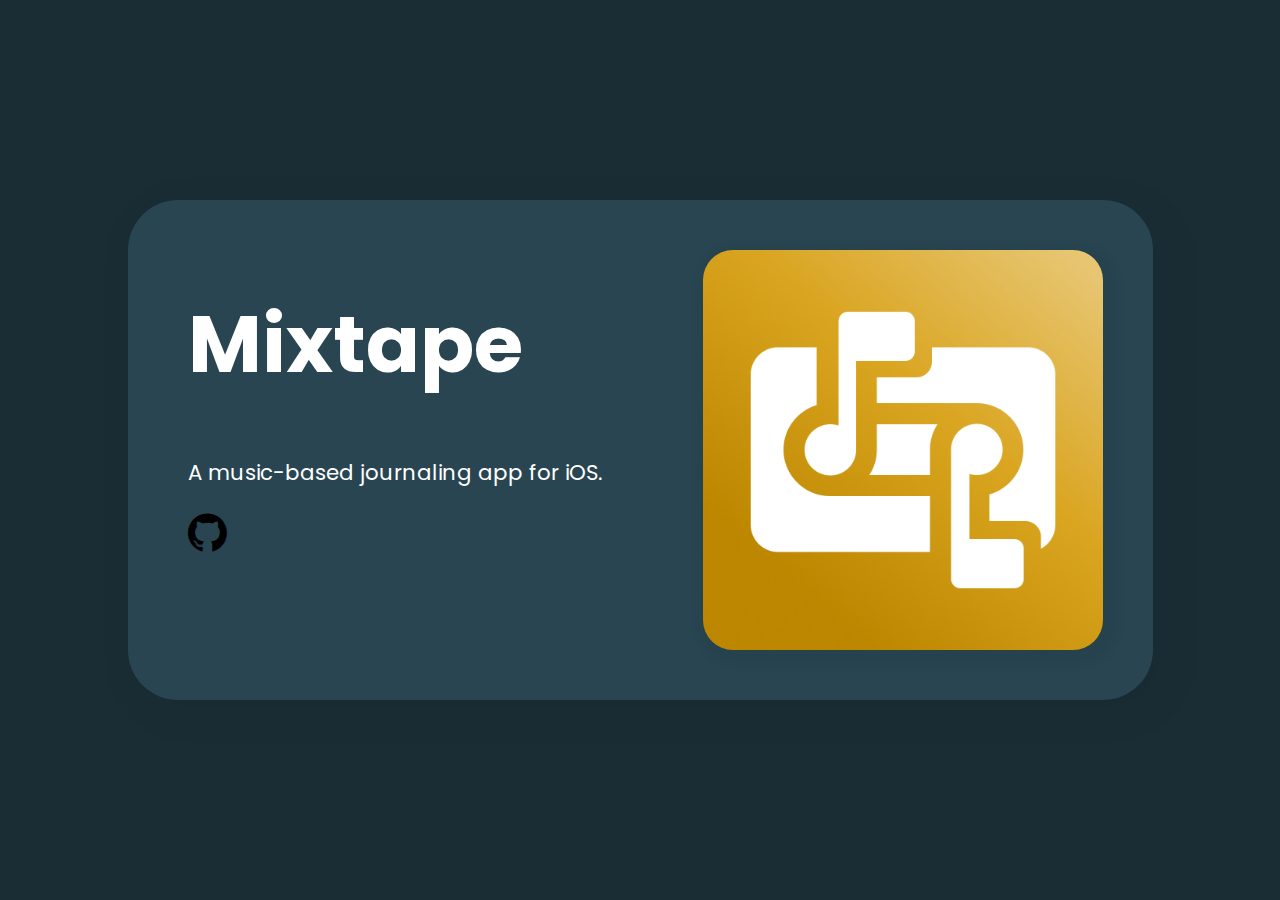
==== index.html @ 3a0fcce3 "initial upload" ====
<!DOCTYPE html>
<html>
  <head>
    <link rel="stylesheet" type="text/css" href="index.css" />
    <link rel="stylesheet" type="text/css" href="fonts.css" />

    <!--Google fonts-->
    <link rel="preconnect" href="https://fonts.googleapis.com" />
    <link rel="preconnect" href="https://fonts.gstatic.com" crossorigin />
    <link
      href="https://fonts.googleapis.com/css2?family=Courier+Prime:ital,wght@0,400;0,700;1,400;1,700&family=Poppins:ital,wght@0,100;0,200;0,300;0,400;0,500;0,600;0,700;0,800;0,900;1,100;1,200;1,300;1,400;1,500;1,600;1,700;1,800;1,900&display=swap"
      rel="stylesheet"
    />

    <link
      rel="stylesheet"
      href="https://cdnjs.cloudflare.com/ajax/libs/font-awesome/4.7.0/css/font-awesome.min.css"
    />
  </head>
  <body>
    <div class="container">
      <div class="content-contain">
        <div class="text-contain">
          <h1 class="poppins-bold">Mixtape</h1>
          <p class="poppins-regular">A music-based journaling app for iOS.</p>
          <!-- <button>
            <a
              class="poppins-regular"
              href="https://github.com/olinjohnson/mixtape"
              >https://github.com/olinjohnson/mixtape</a
            >
          </button> -->
          <a
            href="https://github.com/olinjohnson/mixtape"
            class="fa fa-brands fa-github"
          ></a>
        </div>
        <img src="icon.png" height="400px" />
      </div>
    </div>
  </body>
</html>
---- index.css ----
body {
    margin:0;
    padding:0;
    background: #1a2d35;
}

.container {
    height: 100vh;
    display: flex;
    flex-direction: column;
    justify-content: center;
    align-items: center;
}

.content-contain {
    display: flex;
    flex-direction: row;
    justify-content: center;
    color:white;
    background:#284551;
    border-radius:50px;
    box-shadow: 10px 10px 20px 20px rgba(0, 0, 0, 0.04);
}

.text-contain {
    margin-left: 60px;
    margin-right: 50px;
    margin-top:30px;
}

.text-contain h1 {
    font-size:60pt;
    /* border:2px solid red; */
}

.text-contain p {
    font-size: 16pt;
}

.text-contain button {
    padding:10px;
    padding-left:20px;
    padding-right:20px;
    background:white;
    border-radius:100px;
    border:0;
    box-shadow: 2px 2px 2px 2px rgba(0, 0, 0, 0.1);
}

.content-contain img {
    border-radius:30px;
    margin: 50px;
    box-shadow: 5px 5px 10px 10px rgba(0, 0, 0, 0.04);
}

.content-contain  a {
    text-decoration: none;
    color:black;
    font-size: 34pt;
    opacity:1;

    -webkit-transition: opacity 0.2s ease-in-out;
    -moz-transition: opacity 0.2s ease-in-out;
    -ms-transition: opacity 0.2s ease-in-out;
    -o-transition: opacity 0.2s ease-in-out;
    transition: opacity 0.2s ease-in-out;
}

.content-contain a:hover {
    opacity: 0.6;
}
---- fonts.css ----
.courier-prime-regular {
    font-family: "Courier Prime", monospace;
    font-weight: 400;
    font-style: normal;
}

.courier-prime-bold {
    font-family: "Courier Prime", monospace;
    font-weight: 700;
    font-style: normal;
}

.courier-prime-regular-italic {
    font-family: "Courier Prime", monospace;
    font-weight: 400;
    font-style: italic;
}

.courier-prime-bold-italic {
    font-family: "Courier Prime", monospace;
    font-weight: 700;
    font-style: italic;
}

.poppins-thin {
    font-family: "Poppins", sans-serif;
    font-weight: 100;
    font-style: normal;
}

.poppins-extralight {
    font-family: "Poppins", sans-serif;
    font-weight: 200;
    font-style: normal;
}

.poppins-light {
    font-family: "Poppins", sans-serif;
    font-weight: 300;
    font-style: normal;
}

.poppins-regular {
    font-family: "Poppins", sans-serif;
    font-weight: 400;
    font-style: normal;
}

.poppins-medium {
    font-family: "Poppins", sans-serif;
    font-weight: 500;
    font-style: normal;
}

.poppins-semibold {
    font-family: "Poppins", sans-serif;
    font-weight: 600;
    font-style: normal;
}

.poppins-bold {
    font-family: "Poppins", sans-serif;
    font-weight: 700;
    font-style: normal;
}

.poppins-extrabold {
    font-family: "Poppins", sans-serif;
    font-weight: 800;
    font-style: normal;
}

.poppins-black {
    font-family: "Poppins", sans-serif;
    font-weight: 900;
    font-style: normal;
}

.poppins-thin-italic {
    font-family: "Poppins", sans-serif;
    font-weight: 100;
    font-style: italic;
}

.poppins-extralight-italic {
    font-family: "Poppins", sans-serif;
    font-weight: 200;
    font-style: italic;
}

.poppins-light-italic {
    font-family: "Poppins", sans-serif;
    font-weight: 300;
    font-style: italic;
}

.poppins-regular-italic {
    font-family: "Poppins", sans-serif;
    font-weight: 400;
    font-style: italic;
}

.poppins-medium-italic {
    font-family: "Poppins", sans-serif;
    font-weight: 500;
    font-style: italic;
}

.poppins-semibold-italic {
    font-family: "Poppins", sans-serif;
    font-weight: 600;
    font-style: italic;
}

.poppins-bold-italic {
    font-family: "Poppins", sans-serif;
    font-weight: 700;
    font-style: italic;
}

.poppins-extrabold-italic {
    font-family: "Poppins", sans-serif;
    font-weight: 800;
    font-style: italic;
}

.poppins-black-italic {
    font-family: "Poppins", sans-serif;
    font-weight: 900;
    font-style: italic;
}
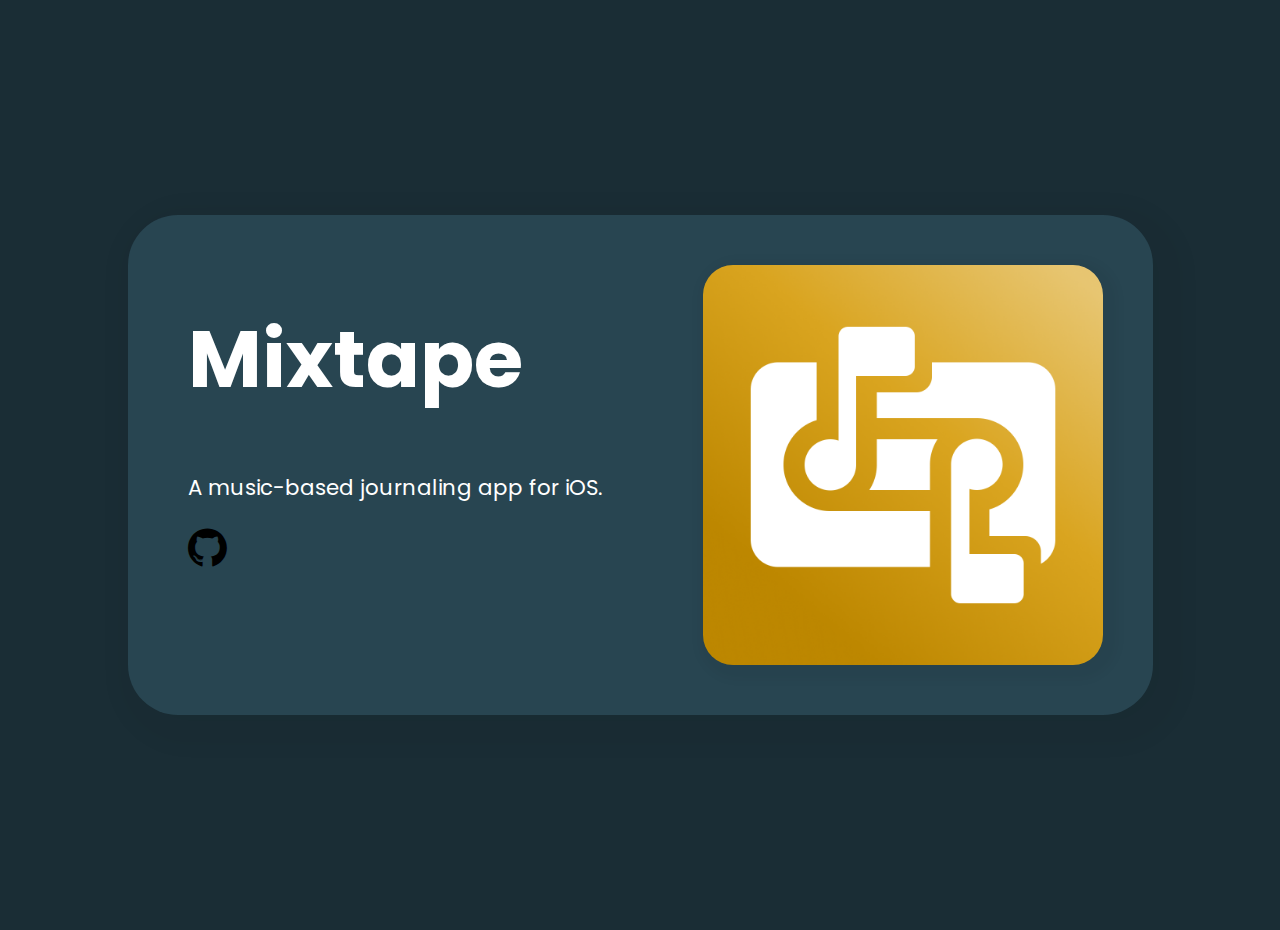
==== commit f7ecaa27: "more responsive" ====
--- a/index.html
+++ b/index.html
@@ -1,8 +1,12 @@
 <!DOCTYPE html>
 <html>
   <head>
+    <meta name="viewport" content="width=device-width, initial-scale=1.0" />
+
+    <title>Mixtape</title>
     <link rel="stylesheet" type="text/css" href="index.css" />
     <link rel="stylesheet" type="text/css" href="fonts.css" />
+    <link rel="icon" type="image/png" href="images/icon_yellow.png" />
 
     <!--Google fonts-->
     <link rel="preconnect" href="https://fonts.googleapis.com" />
@@ -22,7 +26,7 @@
       <div class="content-contain">
         <div class="text-contain">
           <h1 class="poppins-bold">Mixtape</h1>
-          <p class="poppins-regular">A music-based journaling app for iOS.</p>
+          <p>A music-based journaling app for iOS.</p>
           <!-- <button>
             <a
               class="poppins-regular"
@@ -35,7 +39,7 @@
             class="fa fa-brands fa-github"
           ></a>
         </div>
-        <img src="icon.png" height="400px" />
+        <img class="main-image" src="images/icon.png" />
       </div>
     </div>
   </body>
--- a/index.css
+++ b/index.css
@@ -2,6 +2,9 @@
     margin:0;
     padding:0;
     background: #1a2d35;
+    font-family: "Poppins", sans-serif;
+    font-weight: 400;
+    font-style: normal;
 }
 
 .container {
@@ -10,6 +13,7 @@
     flex-direction: column;
     justify-content: center;
     align-items: center;
+    margin:15px;
 }
 
 .content-contain {
@@ -20,6 +24,20 @@
     background:#284551;
     border-radius:50px;
     box-shadow: 10px 10px 20px 20px rgba(0, 0, 0, 0.04);
+}
+
+.main-image {
+    max-width:400px;
+}
+
+@media (max-width: 1000px) {
+    .content-contain {
+        flex-direction: column;
+    }
+
+    .container {
+        height:auto;
+    }
 }
 
 .text-contain {
@@ -68,4 +86,55 @@
 
 .content-contain a:hover {
     opacity: 0.6;
+}
+
+
+/* privacy page css */
+.privacy-contain {
+    background: #284551;
+    color:white;
+    margin:50px;
+    padding:25px;
+    border-radius: 25px;
+    box-shadow: 10px 10px 20px 20px rgba(0, 0, 0, 0.1);
+}
+
+.privacy-contain a {
+    text-decoration: none;
+    color: #DAA520;
+
+    -webkit-transition: opacity 0.2s ease-in-out;
+    -moz-transition: opacity 0.2s ease-in-out;
+    -ms-transition: opacity 0.2s ease-in-out;
+    -o-transition: opacity 0.2s ease-in-out;
+    transition: opacity 0.2s ease-in-out;
+}
+
+.privacy-contain a:hover {
+    opacity: 0.6;
+}
+
+.footer-links {
+    text-align: center;
+    margin-bottom: 50px;
+    font-size:24pt;
+    color:white;
+}
+
+.footer-links a {
+    text-decoration:none;
+    color:white;
+    margin-left:5px;
+    margin-right: 5px;
+    opacity:0.8;
+
+    -webkit-transition: opacity 0.2s ease-in-out;
+    -moz-transition: opacity 0.2s ease-in-out;
+    -ms-transition: opacity 0.2s ease-in-out;
+    -o-transition: opacity 0.2s ease-in-out;
+    transition: opacity 0.2s ease-in-out;
+}
+
+.footer-links a:hover {
+    opacity:0.5;
 }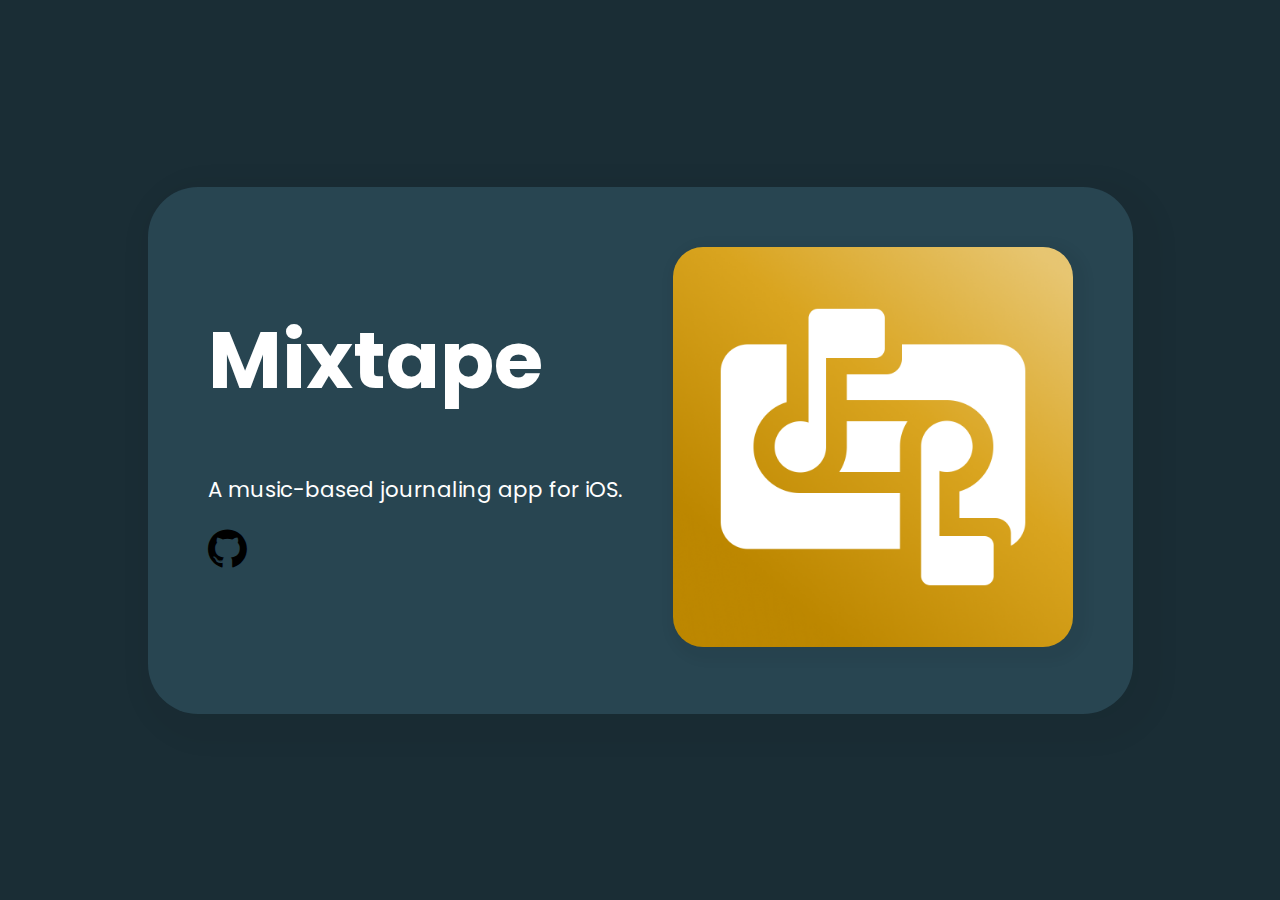
==== commit 87c56414: "finally fixed all mobile responsiveness bugs" ====
--- a/index.html
+++ b/index.html
@@ -39,7 +39,9 @@
             class="fa fa-brands fa-github"
           ></a>
         </div>
-        <img class="main-image" src="images/icon.png" />
+        <div>
+          <img class="main-image" src="images/icon.png" width="400px" />
+        </div>
       </div>
     </div>
   </body>
--- a/index.css
+++ b/index.css
@@ -13,7 +13,6 @@
     flex-direction: column;
     justify-content: center;
     align-items: center;
-    margin:15px;
 }
 
 .content-contain {
@@ -24,35 +23,44 @@
     background:#284551;
     border-radius:50px;
     box-shadow: 10px 10px 20px 20px rgba(0, 0, 0, 0.04);
-}
-
-.main-image {
-    max-width:400px;
+    /* padding-left:60px;
+    padding-right:60px; */
+    padding:60px;
+    gap:50px;
 }
 
 @media (max-width: 1000px) {
     .content-contain {
         flex-direction: column;
+        align-items:center;
     }
-
-    .container {
-        height:auto;
-    }
-}
-
-.text-contain {
-    margin-left: 60px;
-    margin-right: 50px;
-    margin-top:30px;
 }
 
 .text-contain h1 {
     font-size:60pt;
-    /* border:2px solid red; */
 }
 
 .text-contain p {
     font-size: 16pt;
+}
+
+@media (max-width: 550px) {
+    
+    .text-contain h1 {
+        font-size: 40pt;
+    }
+
+    .text-contain p {
+        font-size: 14pt;
+    }
+
+    .main-image {
+        width:100%;
+    }
+    .content-contain {
+        padding:40px;
+        margin:15px;
+    }
 }
 
 .text-contain button {
@@ -67,11 +75,10 @@
 
 .content-contain img {
     border-radius:30px;
-    margin: 50px;
     box-shadow: 5px 5px 10px 10px rgba(0, 0, 0, 0.04);
 }
 
-.content-contain  a {
+.content-contain a {
     text-decoration: none;
     color:black;
     font-size: 34pt;
@@ -94,9 +101,16 @@
     background: #284551;
     color:white;
     margin:50px;
-    padding:25px;
+    padding:50px;
     border-radius: 25px;
     box-shadow: 10px 10px 20px 20px rgba(0, 0, 0, 0.1);
+}
+
+@media (max-width: 550px) {
+    .privacy-contain {
+        margin:15px;
+        padding:30px;
+    }
 }
 
 .privacy-contain a {
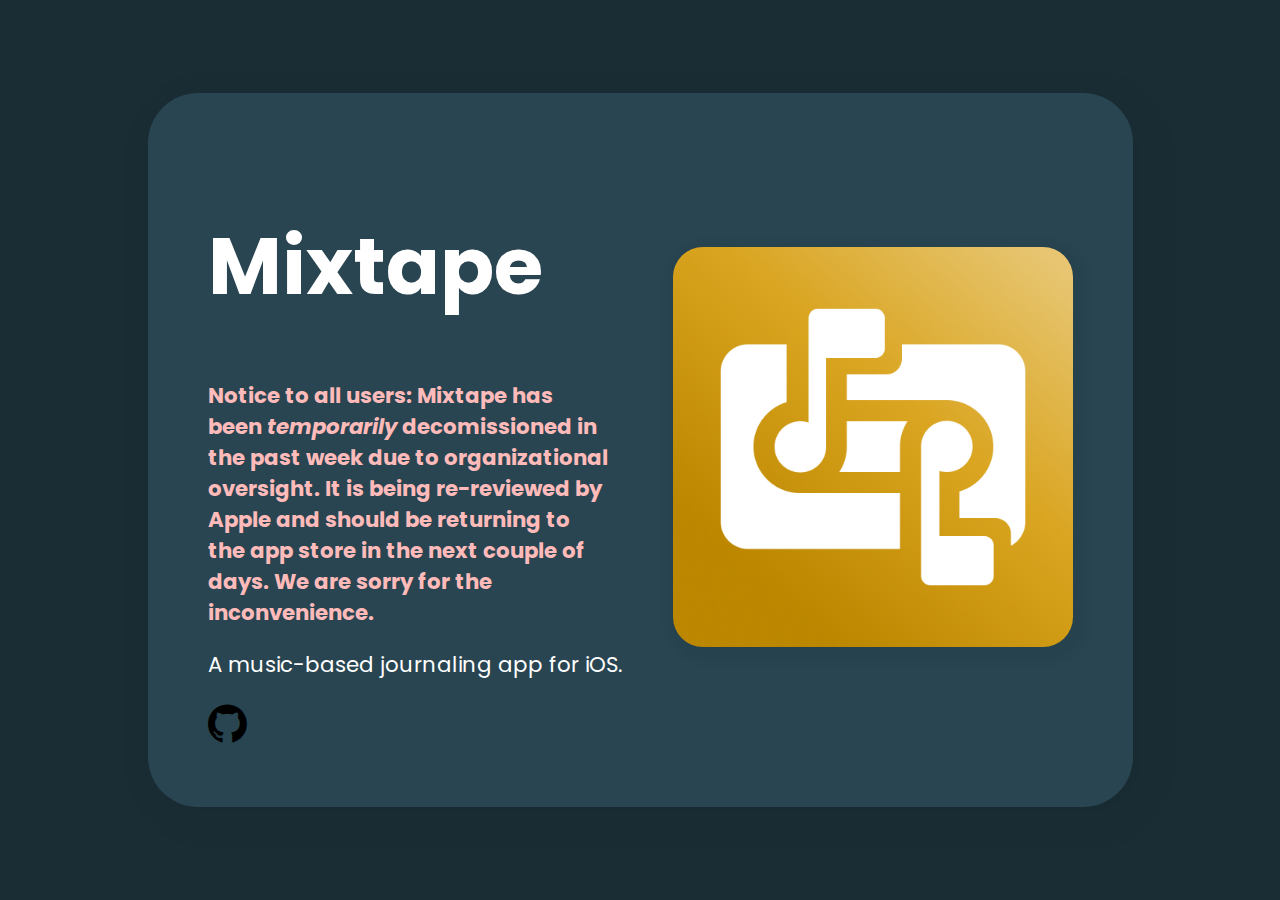
==== commit 10fb48f9: "added down notice" ====
--- a/index.html
+++ b/index.html
@@ -26,6 +26,15 @@
       <div class="content-contain">
         <div class="text-contain">
           <h1 class="poppins-bold">Mixtape</h1>
+          <p class="notice">
+            <strong>
+              Notice to all users: Mixtape has been
+              <i>temporarily</i> decomissioned in the past week due to
+              organizational oversight. It is being re-reviewed by Apple and
+              should be returning to the app store in the next couple of days.
+              We are sorry for the inconvenience.
+            </strong>
+          </p>
           <p>A music-based journaling app for iOS.</p>
           <!-- <button>
             <a
--- a/index.css
+++ b/index.css
@@ -27,6 +27,7 @@
     padding-right:60px; */
     padding:60px;
     gap:50px;
+    align-items:center;
 }
 
 @media (max-width: 1000px) {
@@ -151,4 +152,9 @@
 
 .footer-links a:hover {
     opacity:0.5;
+}
+
+.notice {
+    max-width:400px;
+    color:rgb(255, 186, 186);
 }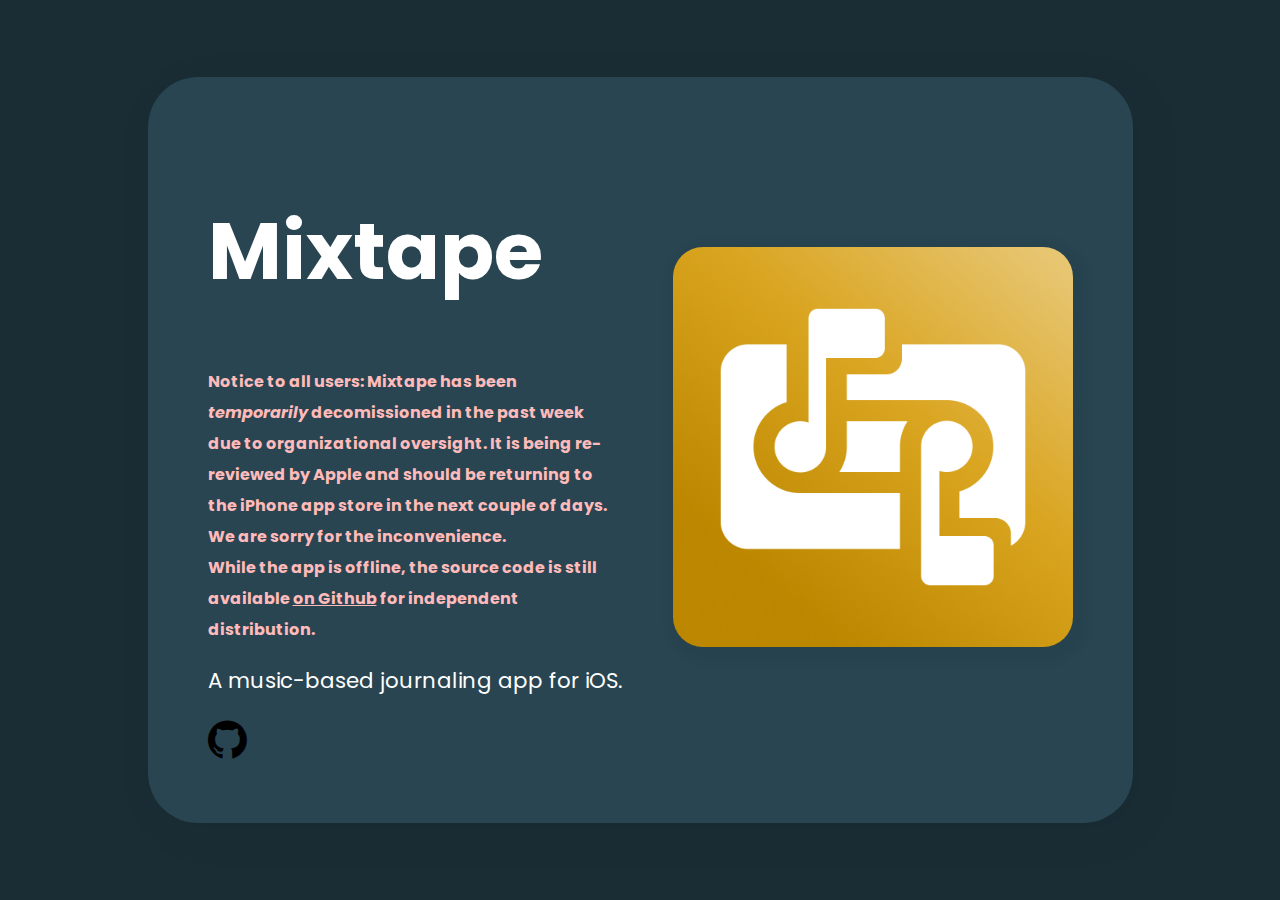
==== commit 9b93f802: "updated notice" ====
--- a/index.html
+++ b/index.html
@@ -31,8 +31,12 @@
               Notice to all users: Mixtape has been
               <i>temporarily</i> decomissioned in the past week due to
               organizational oversight. It is being re-reviewed by Apple and
-              should be returning to the app store in the next couple of days.
-              We are sorry for the inconvenience.
+              should be returning to the iPhone app store in the next couple of
+              days. We are sorry for the inconvenience.
+              <br />
+              While the app is offline, the source code is still available
+              <a href="https://github.com/olinjohnson/mixtape">on Github</a> for
+              independent distribution.
             </strong>
           </p>
           <p>A music-based journaling app for iOS.</p>
@@ -46,6 +50,7 @@
           <a
             href="https://github.com/olinjohnson/mixtape"
             class="fa fa-brands fa-github"
+            id="github-button"
           ></a>
         </div>
         <div>
--- a/index.css
+++ b/index.css
@@ -79,7 +79,7 @@
     box-shadow: 5px 5px 10px 10px rgba(0, 0, 0, 0.04);
 }
 
-.content-contain a {
+#github-button {
     text-decoration: none;
     color:black;
     font-size: 34pt;
@@ -155,6 +155,14 @@
 }
 
 .notice {
-    max-width:400px;
+    max-width: 400px;
+}
+
+.notice strong {
     color:rgb(255, 186, 186);
+    font-size:12pt;
+}
+
+.notice a {
+    color: rgb(255, 186, 186);
 }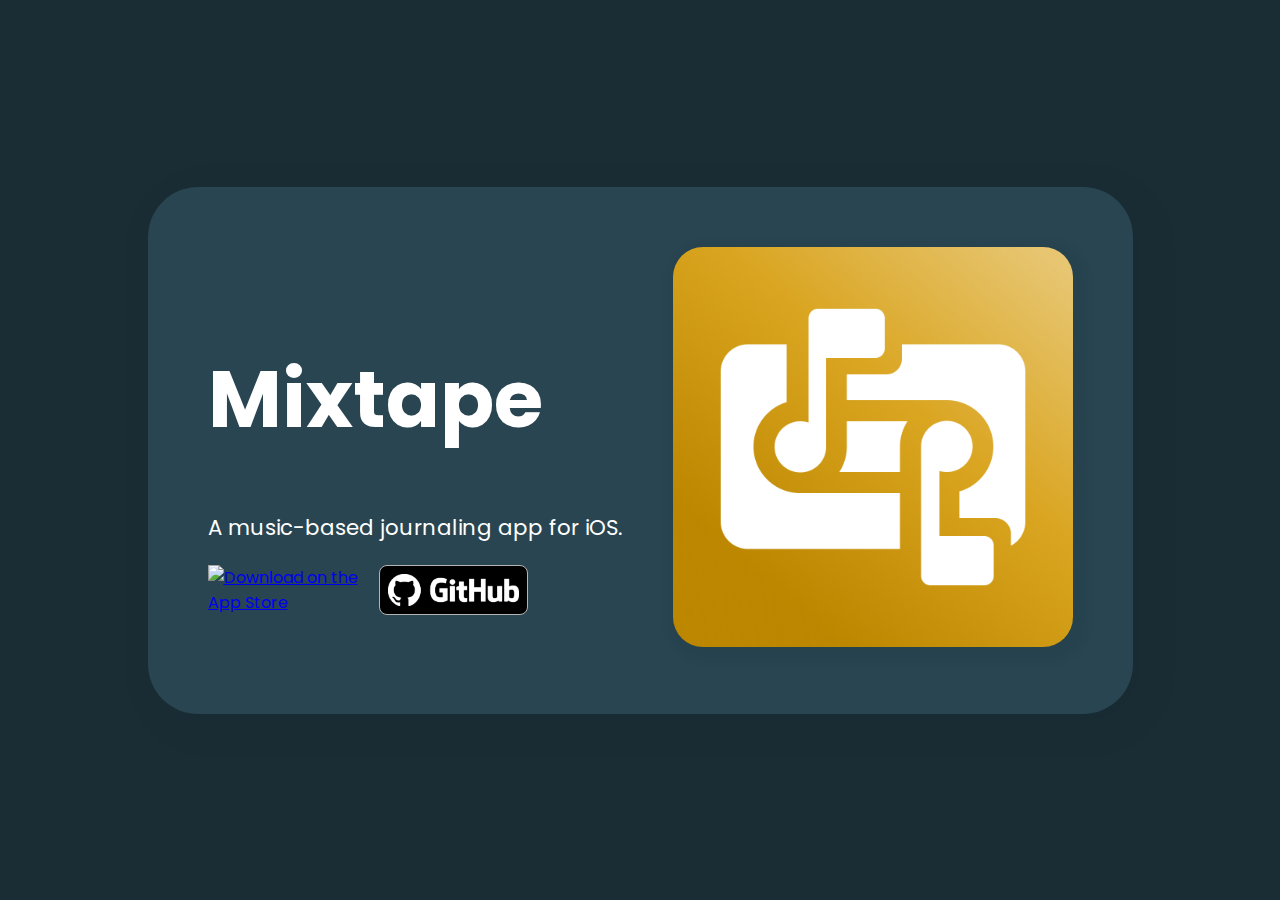
==== commit 0c1f5a04: "fixed styling bug, edited website notice, thanks to @harlanhaller" ====
--- a/index.html
+++ b/index.html
@@ -26,19 +26,6 @@
       <div class="content-contain">
         <div class="text-contain">
           <h1 class="poppins-bold">Mixtape</h1>
-          <p class="notice">
-            <strong>
-              Notice to all users: Mixtape has been
-              <i>temporarily</i> decomissioned in the past week due to
-              organizational oversight. It is being re-reviewed by Apple and
-              should be returning to the iPhone app store in the next couple of
-              days. We are sorry for the inconvenience.
-              <br />
-              While the app is offline, the source code is still available
-              <a href="https://github.com/olinjohnson/mixtape">on Github</a> for
-              independent distribution.
-            </strong>
-          </p>
           <p>A music-based journaling app for iOS.</p>
           <!-- <button>
             <a
@@ -47,11 +34,54 @@
               >https://github.com/olinjohnson/mixtape</a
             >
           </button> -->
-          <a
+          <div
+            style="display: flex; justify-content: space-between; width: 320px"
+          >
+            <a
+              href="https://apps.apple.com/us/app/mixtape-a-music-based-journal/id6740045350?itscg=30200&itsct=apps_box_badge&mttnsubad=6740045350"
+              style="display: inline-block"
+            >
+              <img
+                src="https://toolbox.marketingtools.apple.com/api/v2/badges/download-on-the-app-store/black/en-us?releaseDate=1736294400"
+                alt="Download on the App Store"
+                style="
+                  width: 150px;
+                  height: 50px;
+                  vertical-align: middle;
+                  object-fit: contain;
+                "
+              />
+            </a>
+
+            <!-- <a
             href="https://github.com/olinjohnson/mixtape"
             class="fa fa-brands fa-github"
             id="github-button"
-          ></a>
+            style="
+              vertical-align: middle;
+              margin-left: 20px;
+              color: black;
+              background: white;
+              border-radius: 50%;
+            "
+          ></a> -->
+            <a
+              href="https://github.com/olinjohnson/mixtape"
+              style="
+                background: black;
+                display: block;
+                width: fit-content;
+                padding: 8px;
+                border: 1px solid rgb(180, 180, 180);
+                border-radius: 8px;
+              "
+            >
+              <img
+                src="images/GitHub_Lockup_Light.png"
+                style="vertical-align: middle; height: 32px"
+              />
+            </a>
+          </div>
         </div>
         <div>
           <img class="main-image" src="images/icon.png" width="400px" />
--- a/index.css
+++ b/index.css
@@ -8,7 +8,8 @@
 }
 
 .container {
-    height: 100vh;
+    height:100vh;
+    min-height:fit-content;
     display: flex;
     flex-direction: column;
     justify-content: center;
@@ -29,6 +30,7 @@
     gap:50px;
     align-items:center;
 }
+
 
 @media (max-width: 1000px) {
     .content-contain {
@@ -74,7 +76,7 @@
     box-shadow: 2px 2px 2px 2px rgba(0, 0, 0, 0.1);
 }
 
-.content-contain img {
+.main-image {
     border-radius:30px;
     box-shadow: 5px 5px 10px 10px rgba(0, 0, 0, 0.04);
 }
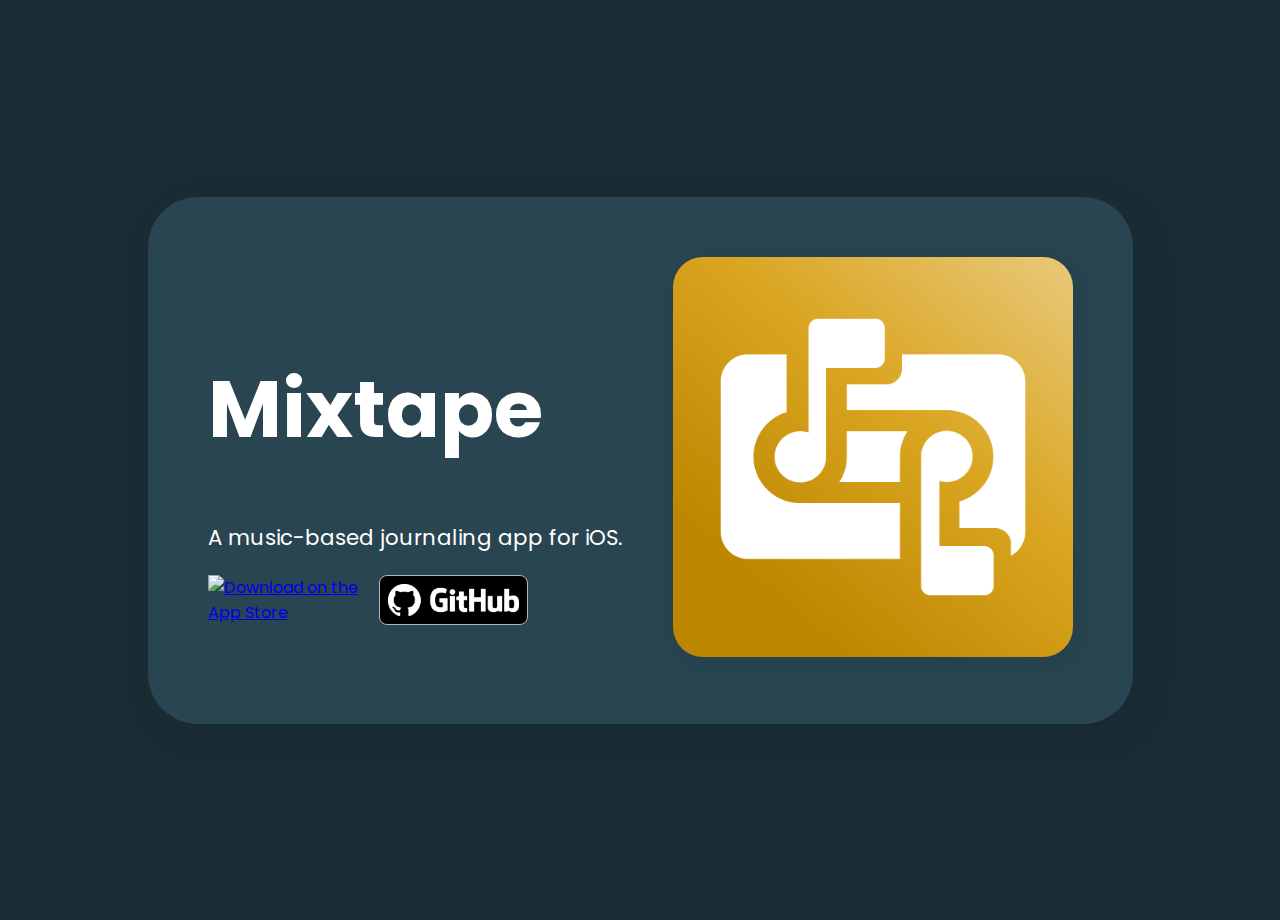
==== commit 79cafb40: "fixed responsive bug" ====
--- a/index.html
+++ b/index.html
@@ -35,6 +35,7 @@
             >
           </button> -->
           <div
+            class="badges"
             style="display: flex; justify-content: space-between; width: 320px"
           >
             <a
--- a/index.css
+++ b/index.css
@@ -8,12 +8,14 @@
 }
 
 .container {
+    margin:10px;
     height:100vh;
     min-height:fit-content;
     display: flex;
     flex-direction: column;
     justify-content: center;
     align-items: center;
+    min-width:fit-content;
 }
 
 .content-contain {
@@ -49,6 +51,10 @@
 
 @media (max-width: 550px) {
     
+    .container {
+        border:2px solid red;
+    }
+    
     .text-contain h1 {
         font-size: 40pt;
     }
@@ -63,6 +69,9 @@
     .content-contain {
         padding:40px;
         margin:15px;
+    }
+    .badges {
+        width: 100%;
     }
 }
 
